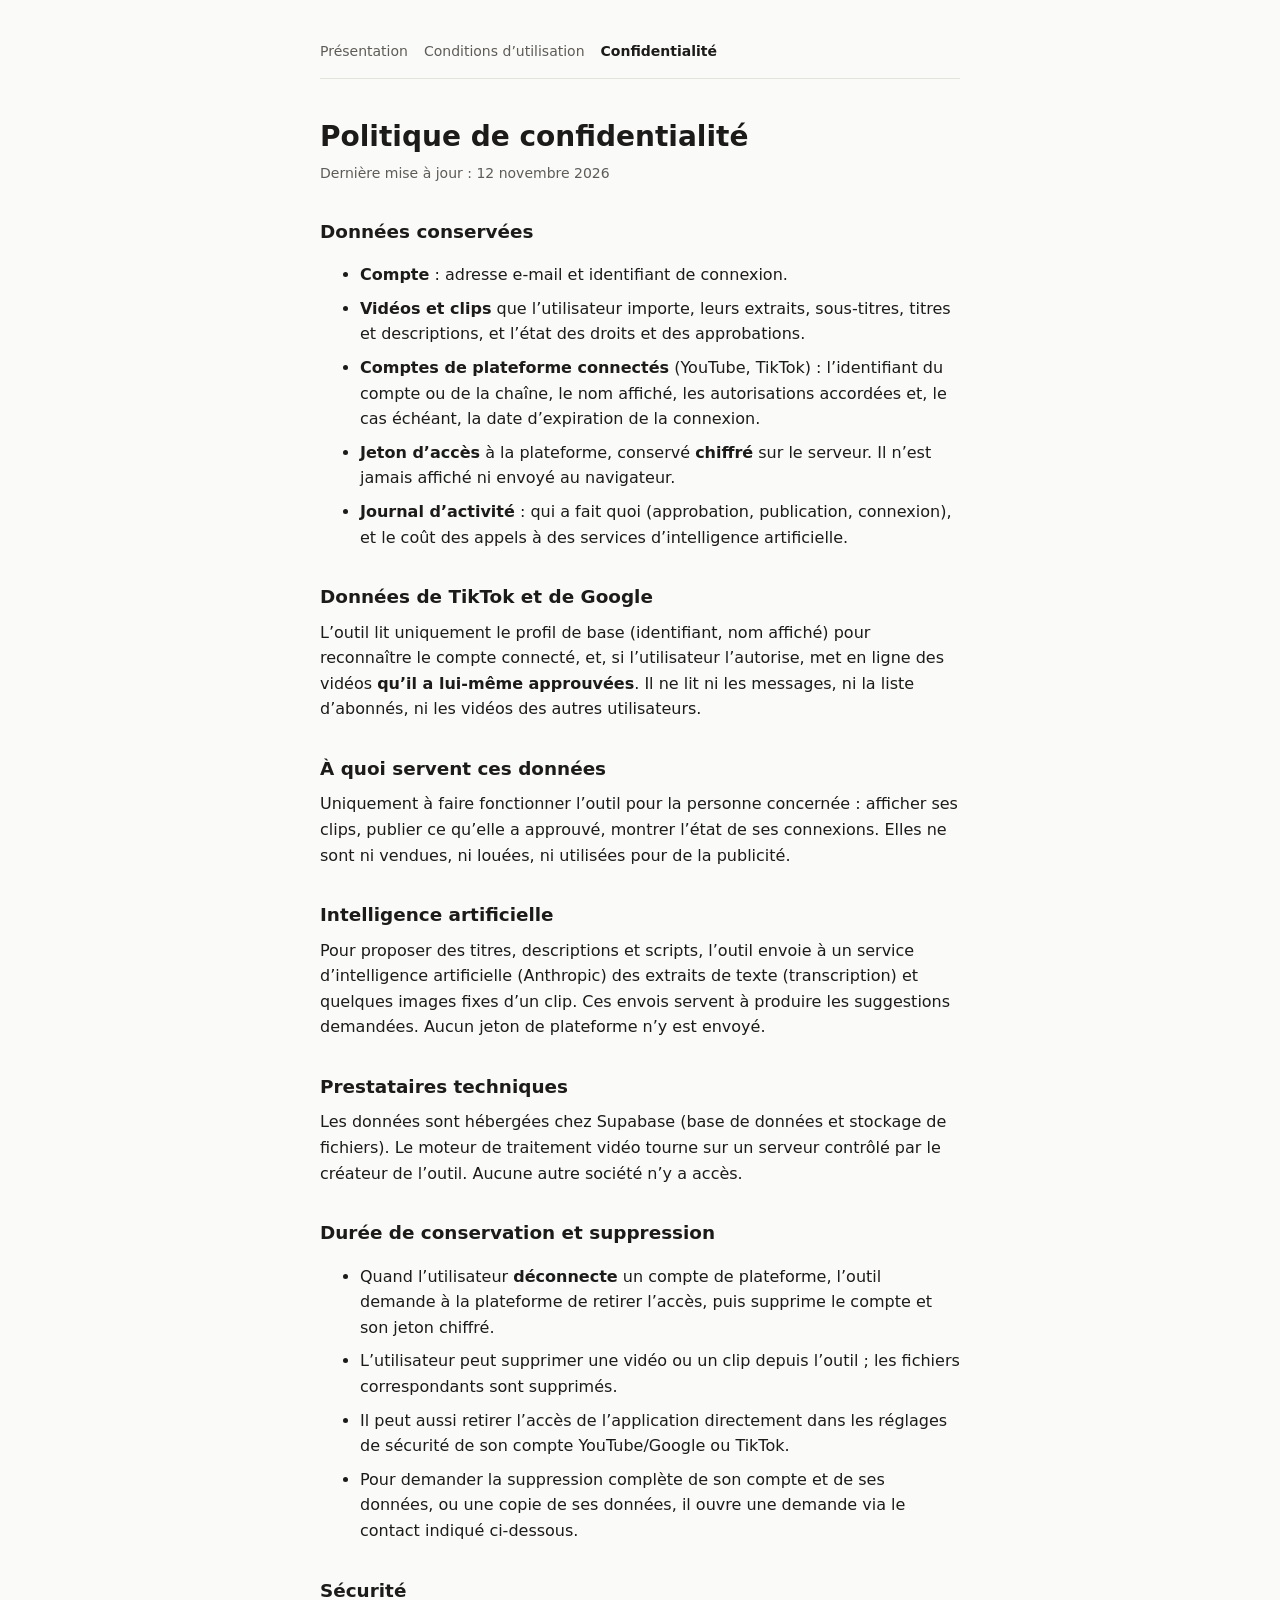
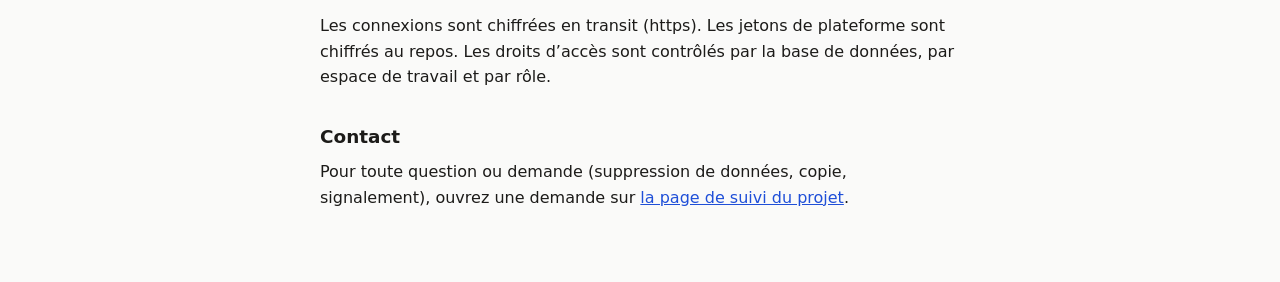
==== privacy.html @ cf1844bd "Site: presentation, terms and privacy policy" ====
<!doctype html>
<html lang="fr">
<head>
<meta charset="utf-8">
<meta name="viewport" content="width=device-width, initial-scale=1">
<title>Confidentialité – GTA Clip Factory</title>
<meta name="description" content="Politique de confidentialité de GTA Clip Factory : données conservées, usage, suppression.">
<link rel="stylesheet" href="style.css">
</head>
<body>
<main>
<nav aria-label="Pages">
  <a href="index.html">Présentation</a>
  <a href="terms.html">Conditions d’utilisation</a>
  <a href="privacy.html" aria-current="page">Confidentialité</a>
</nav>

<h1>Politique de confidentialité</h1>
<p class="meta">Dernière mise à jour : 12 novembre 2026</p>

<h2>Données conservées</h2>
<ul>
  <li><strong>Compte</strong> : adresse e-mail et identifiant de connexion.</li>
  <li><strong>Vidéos et clips</strong> que l’utilisateur importe, leurs extraits, sous-titres, titres et descriptions, et l’état des droits et des approbations.</li>
  <li><strong>Comptes de plateforme connectés</strong> (YouTube, TikTok) : l’identifiant du compte ou de la chaîne, le nom affiché, les autorisations accordées et, le cas échéant, la date d’expiration de la connexion.</li>
  <li><strong>Jeton d’accès</strong> à la plateforme, conservé <strong>chiffré</strong> sur le serveur. Il n’est jamais affiché ni envoyé au navigateur.</li>
  <li><strong>Journal d’activité</strong> : qui a fait quoi (approbation, publication, connexion), et le coût des appels à des services d’intelligence artificielle.</li>
</ul>

<h2>Données de TikTok et de Google</h2>
<p>L’outil lit uniquement le profil de base (identifiant, nom affiché) pour reconnaître le compte connecté, et, si l’utilisateur l’autorise, met en ligne des vidéos <strong>qu’il a lui-même approuvées</strong>. Il ne lit ni les messages, ni la liste d’abonnés, ni les vidéos des autres utilisateurs.</p>

<h2>À quoi servent ces données</h2>
<p>Uniquement à faire fonctionner l’outil pour la personne concernée : afficher ses clips, publier ce qu’elle a approuvé, montrer l’état de ses connexions. Elles ne sont ni vendues, ni louées, ni utilisées pour de la publicité.</p>

<h2>Intelligence artificielle</h2>
<p>Pour proposer des titres, descriptions et scripts, l’outil envoie à un service d’intelligence artificielle (Anthropic) des extraits de texte (transcription) et quelques images fixes d’un clip. Ces envois servent à produire les suggestions demandées. Aucun jeton de plateforme n’y est envoyé.</p>

<h2>Prestataires techniques</h2>
<p>Les données sont hébergées chez Supabase (base de données et stockage de fichiers). Le moteur de traitement vidéo tourne sur un serveur contrôlé par le créateur de l’outil. Aucune autre société n’y a accès.</p>

<h2>Durée de conservation et suppression</h2>
<ul>
  <li>Quand l’utilisateur <strong>déconnecte</strong> un compte de plateforme, l’outil demande à la plateforme de retirer l’accès, puis supprime le compte et son jeton chiffré.</li>
  <li>L’utilisateur peut supprimer une vidéo ou un clip depuis l’outil ; les fichiers correspondants sont supprimés.</li>
  <li>Il peut aussi retirer l’accès de l’application directement dans les réglages de sécurité de son compte YouTube/Google ou TikTok.</li>
  <li>Pour demander la suppression complète de son compte et de ses données, ou une copie de ses données, il ouvre une demande via le contact indiqué ci-dessous.</li>
</ul>

<h2>Sécurité</h2>
<p>Les connexions sont chiffrées en transit (https). Les jetons de plateforme sont chiffrés au repos. Les droits d’accès sont contrôlés par la base de données, par espace de travail et par rôle.</p>

<h2>Contact</h2>
<p>Pour toute question ou demande (suppression de données, copie, signalement), ouvrez une demande sur <a href="https://github.com/ansufd1ne/gta-clip-factory-site/issues">la page de suivi du projet</a>.</p>
</main>
</body>
</html>
---- style.css ----
:root { --bg: #fafaf9; --fg: #1c1b19; --muted: #5f5c57; --line: #e4e2dd; --accent: #1f4fd8; }
@media (prefers-color-scheme: dark) {
  :root { --bg: #151514; --fg: #ecebe8; --muted: #a09d97; --line: #2c2b29; --accent: #8fb0ff; }
}
* { box-sizing: border-box; }
body { margin: 0; background: var(--bg); color: var(--fg); font: 16px/1.6 system-ui, -apple-system, "Segoe UI", sans-serif; }
main { max-width: 42rem; margin: 0 auto; padding: 2.5rem 16px 4rem; }
nav { display: flex; flex-wrap: wrap; gap: 1rem; margin-bottom: 2.5rem; padding-bottom: 1rem; border-bottom: 1px solid var(--line); font-size: 14px; }
nav a { color: var(--muted); text-decoration: none; }
nav a[aria-current="page"] { color: var(--fg); font-weight: 600; }
h1 { font-size: 1.75rem; line-height: 1.25; margin: 0 0 .5rem; }
h2 { font-size: 1.15rem; margin: 2rem 0 .5rem; }
p, li { margin: .5rem 0; }
a { color: var(--accent); }
.meta { color: var(--muted); font-size: 14px; }
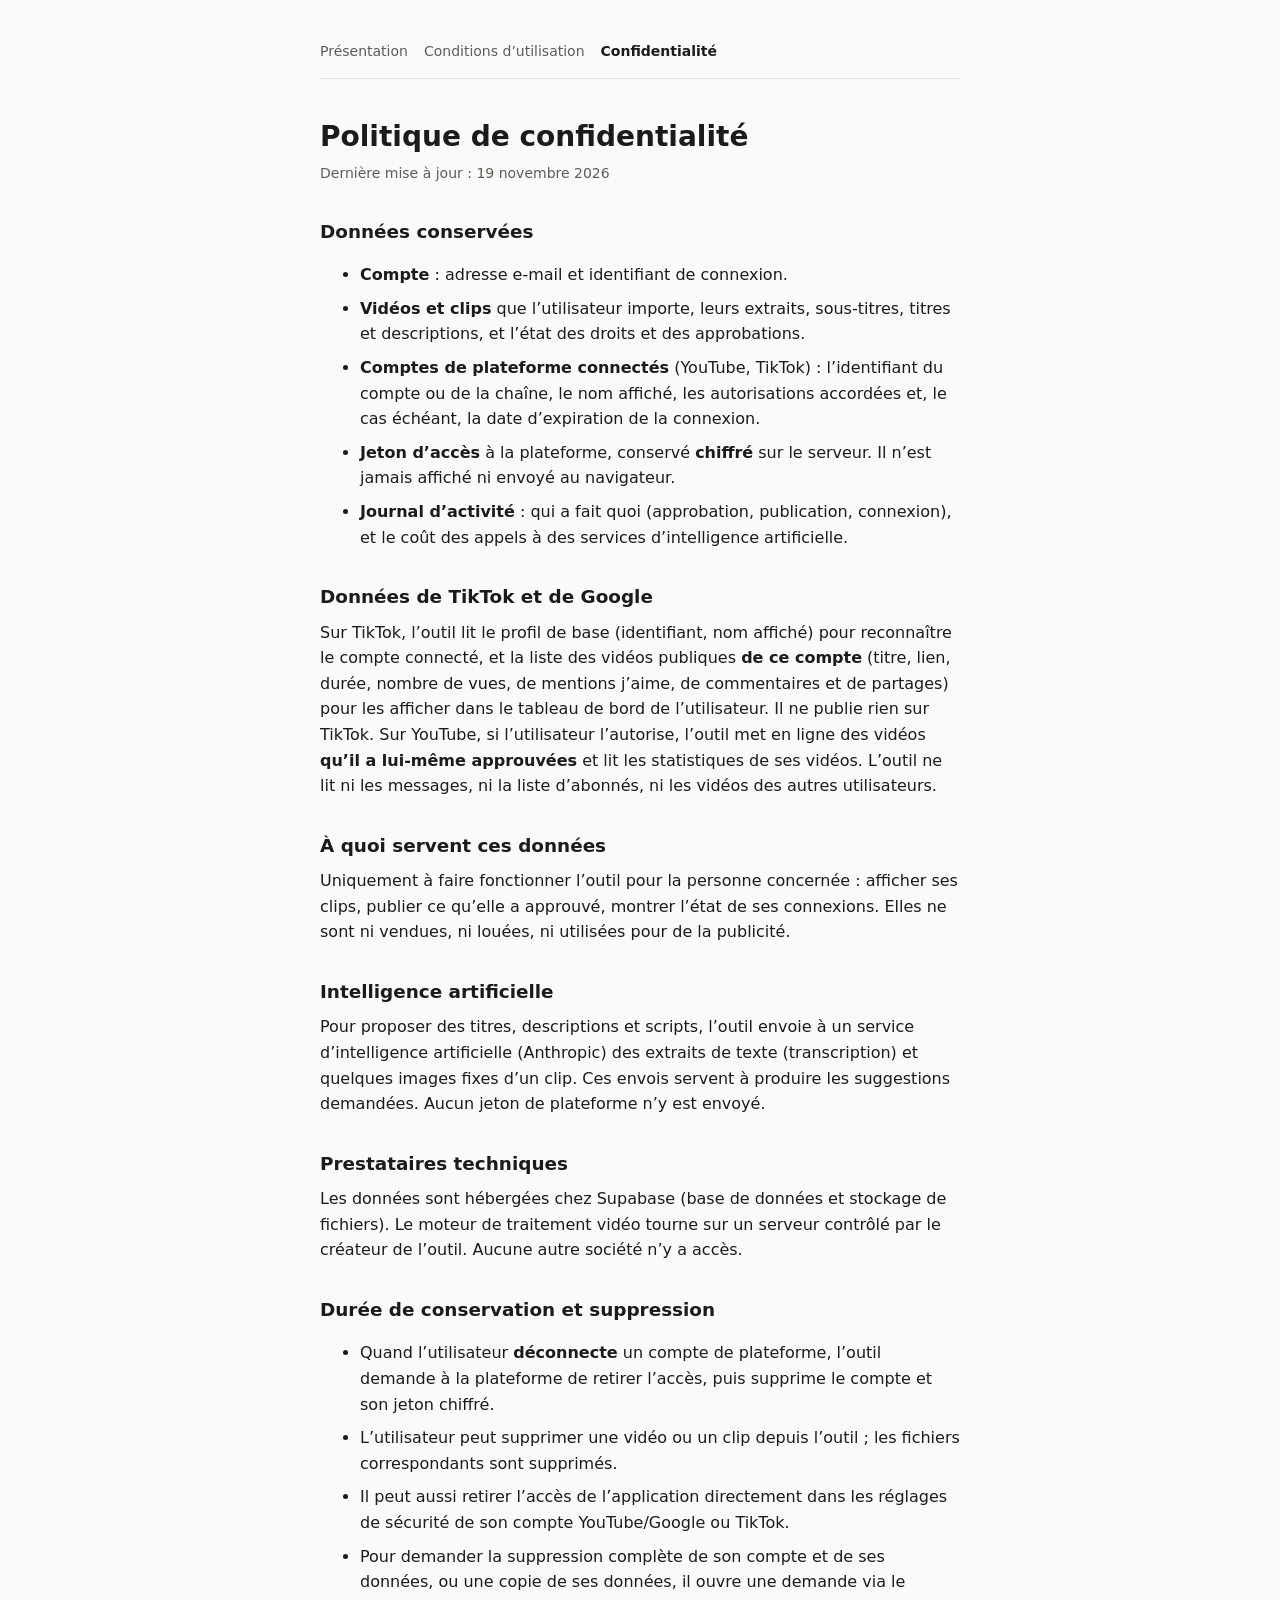
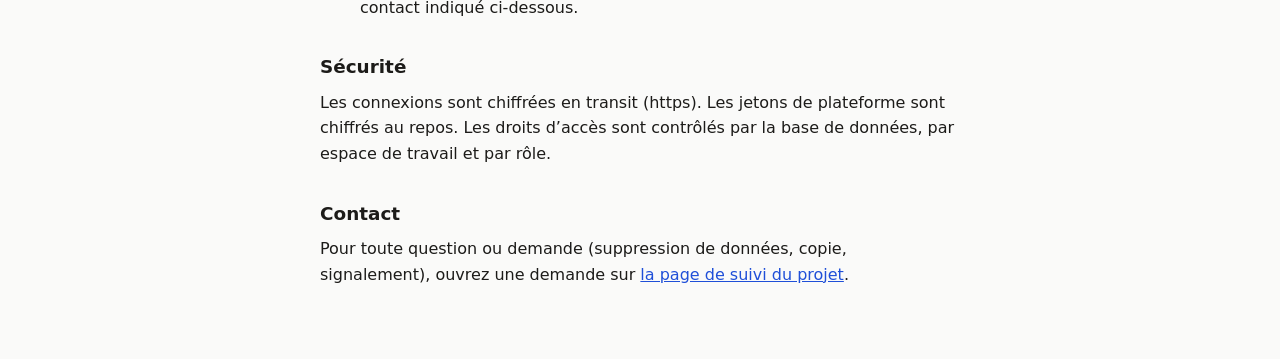
==== commit d3de7920: "Site: say what the tool really does on TikTok (reads own videos, no posting) and update dates Co-Aut" ====
--- a/privacy.html
+++ b/privacy.html
@@ -16,7 +16,7 @@
 </nav>
 
 <h1>Politique de confidentialité</h1>
-<p class="meta">Dernière mise à jour : 12 novembre 2026</p>
+<p class="meta">Dernière mise à jour : 19 novembre 2026</p>
 
 <h2>Données conservées</h2>
 <ul>
@@ -28,7 +28,7 @@
 </ul>
 
 <h2>Données de TikTok et de Google</h2>
-<p>L’outil lit uniquement le profil de base (identifiant, nom affiché) pour reconnaître le compte connecté, et, si l’utilisateur l’autorise, met en ligne des vidéos <strong>qu’il a lui-même approuvées</strong>. Il ne lit ni les messages, ni la liste d’abonnés, ni les vidéos des autres utilisateurs.</p>
+<p>Sur TikTok, l’outil lit le profil de base (identifiant, nom affiché) pour reconnaître le compte connecté, et la liste des vidéos publiques <strong>de ce compte</strong> (titre, lien, durée, nombre de vues, de mentions j’aime, de commentaires et de partages) pour les afficher dans le tableau de bord de l’utilisateur. Il ne publie rien sur TikTok. Sur YouTube, si l’utilisateur l’autorise, l’outil met en ligne des vidéos <strong>qu’il a lui-même approuvées</strong> et lit les statistiques de ses vidéos. L’outil ne lit ni les messages, ni la liste d’abonnés, ni les vidéos des autres utilisateurs.</p>
 
 <h2>À quoi servent ces données</h2>
 <p>Uniquement à faire fonctionner l’outil pour la personne concernée : afficher ses clips, publier ce qu’elle a approuvé, montrer l’état de ses connexions. Elles ne sont ni vendues, ni louées, ni utilisées pour de la publicité.</p>
